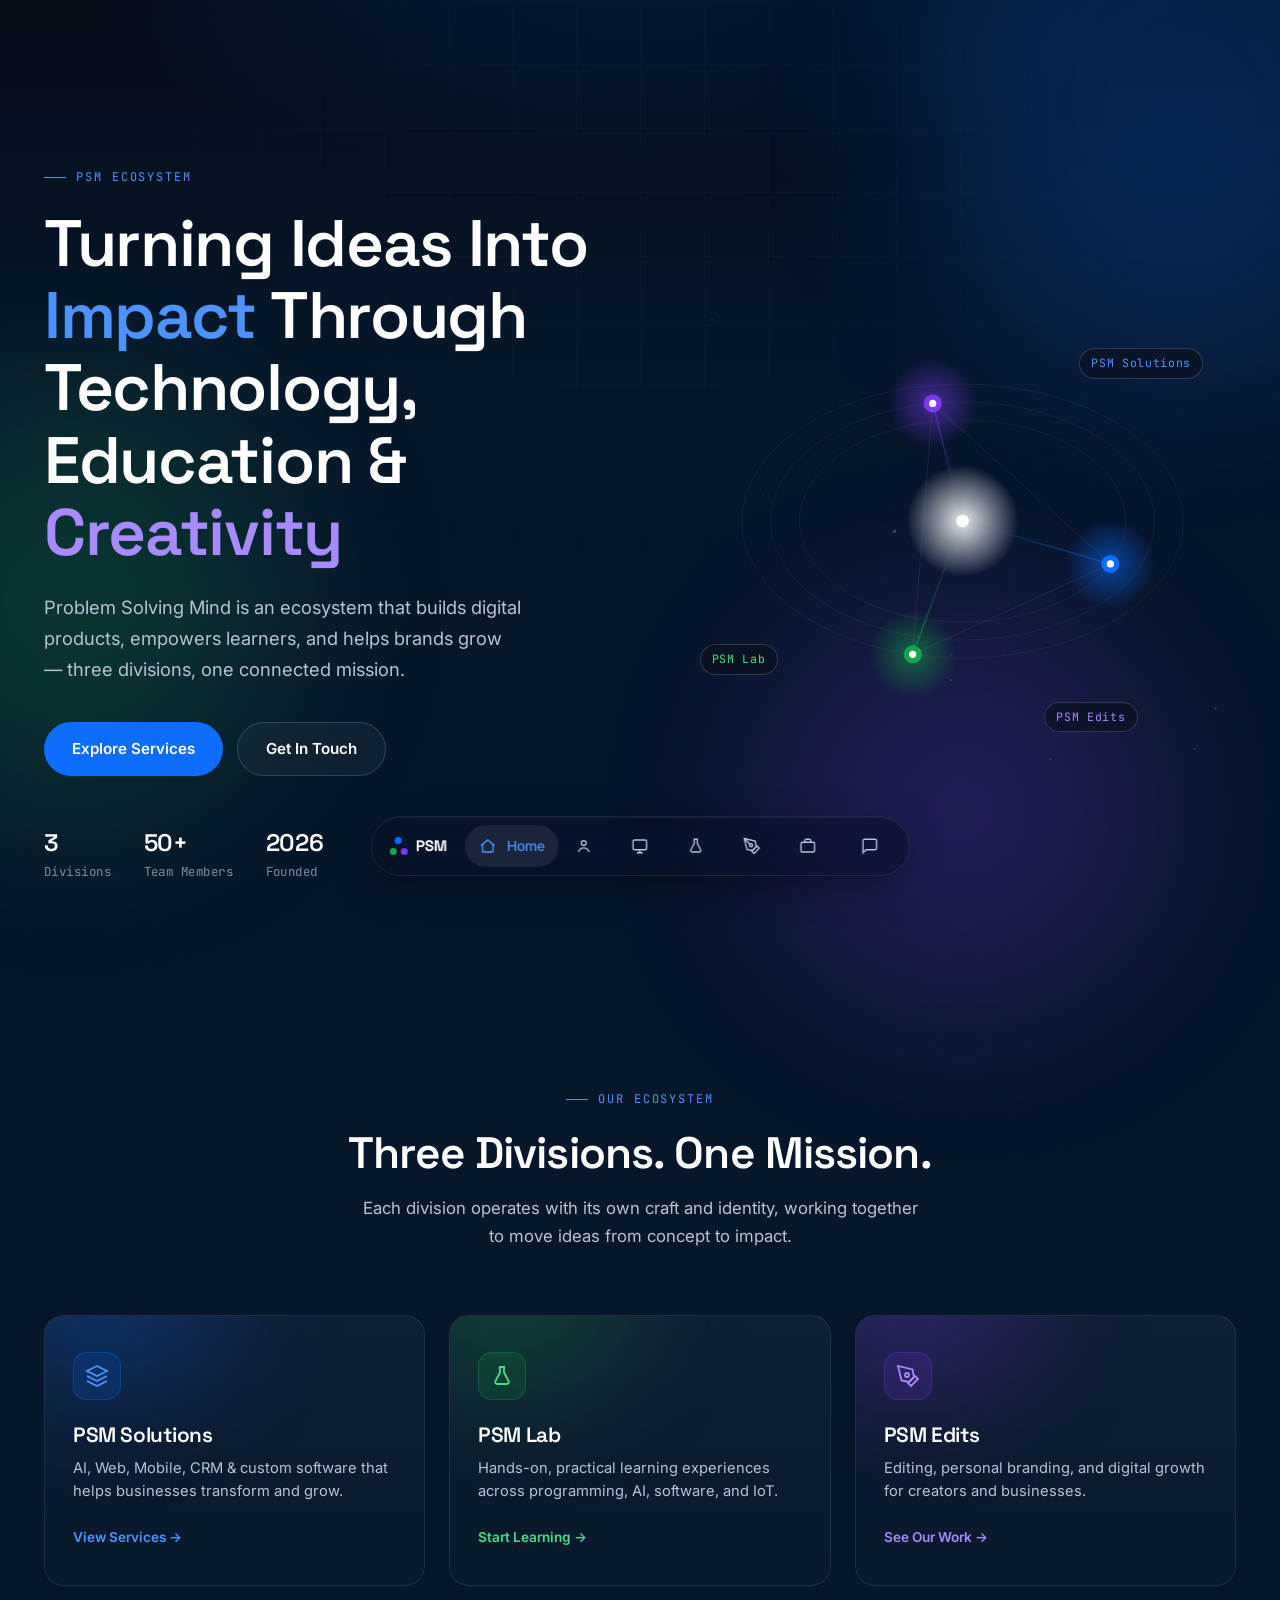
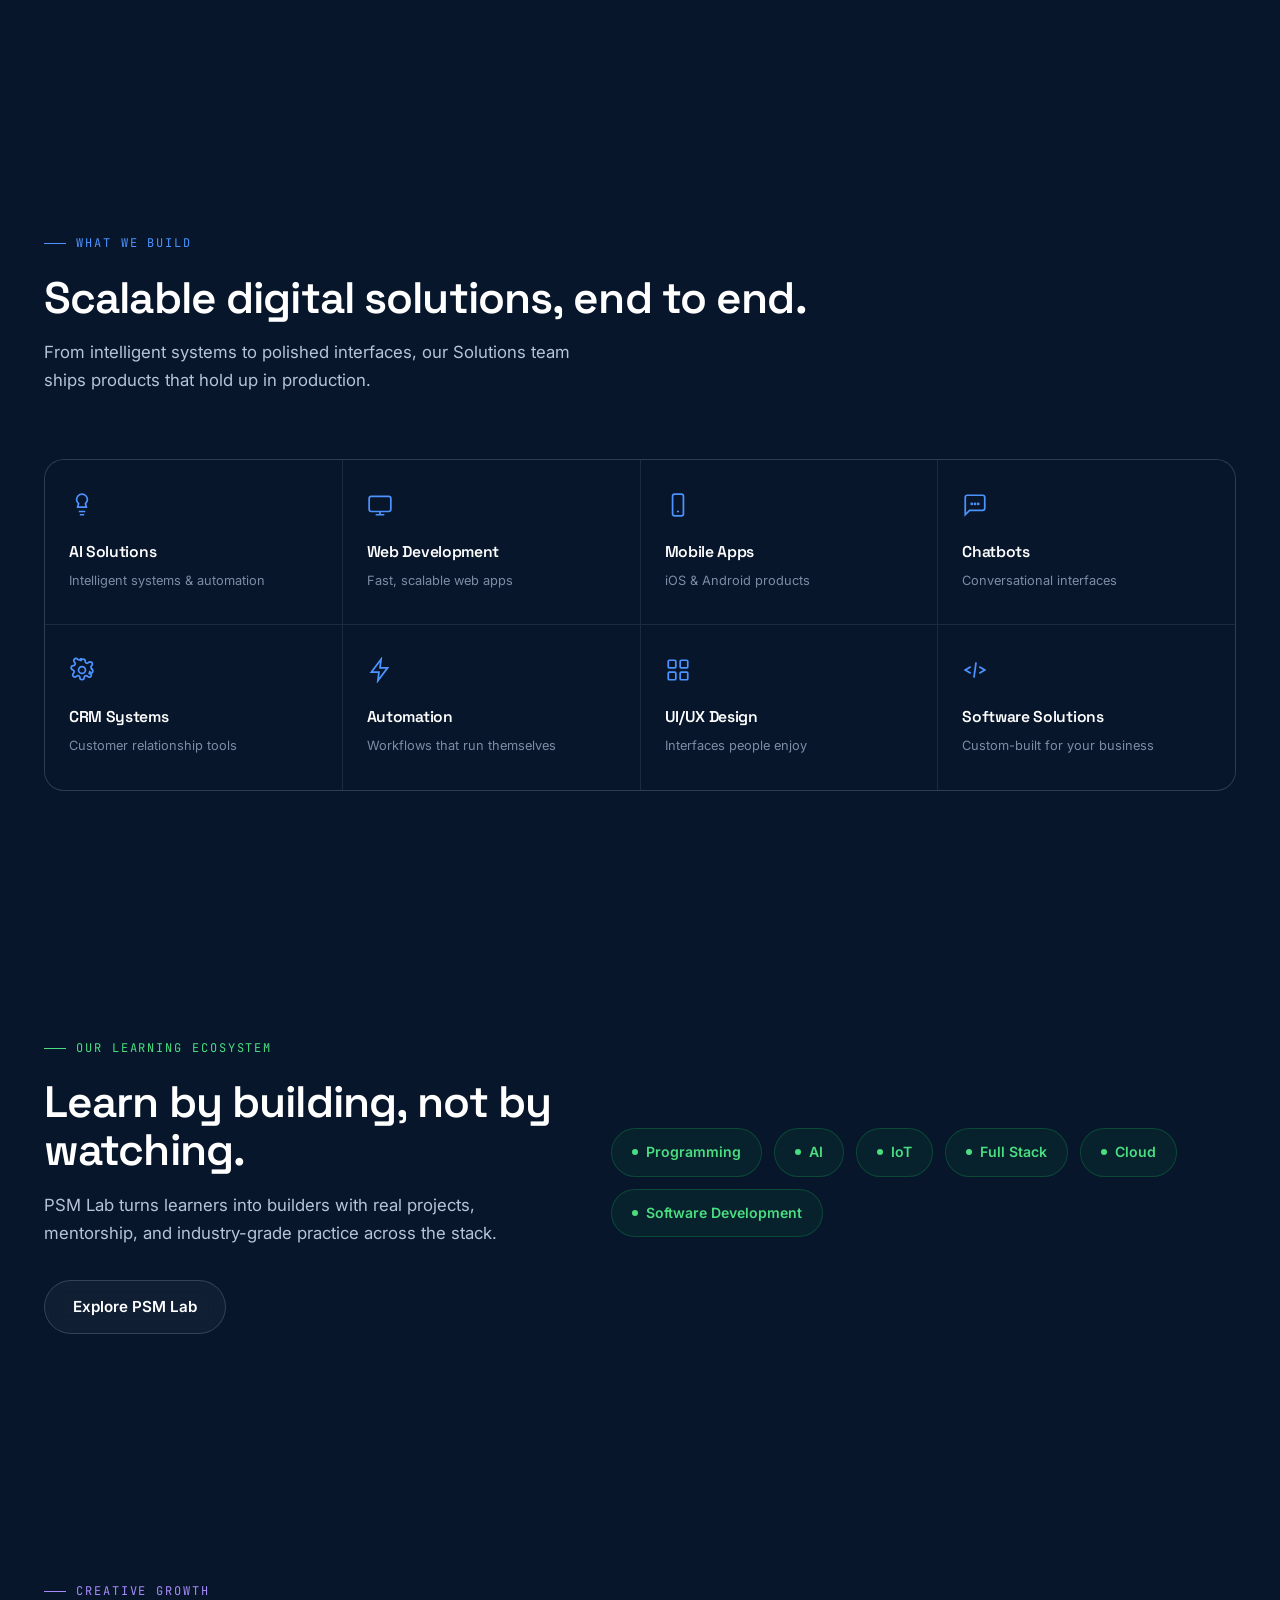
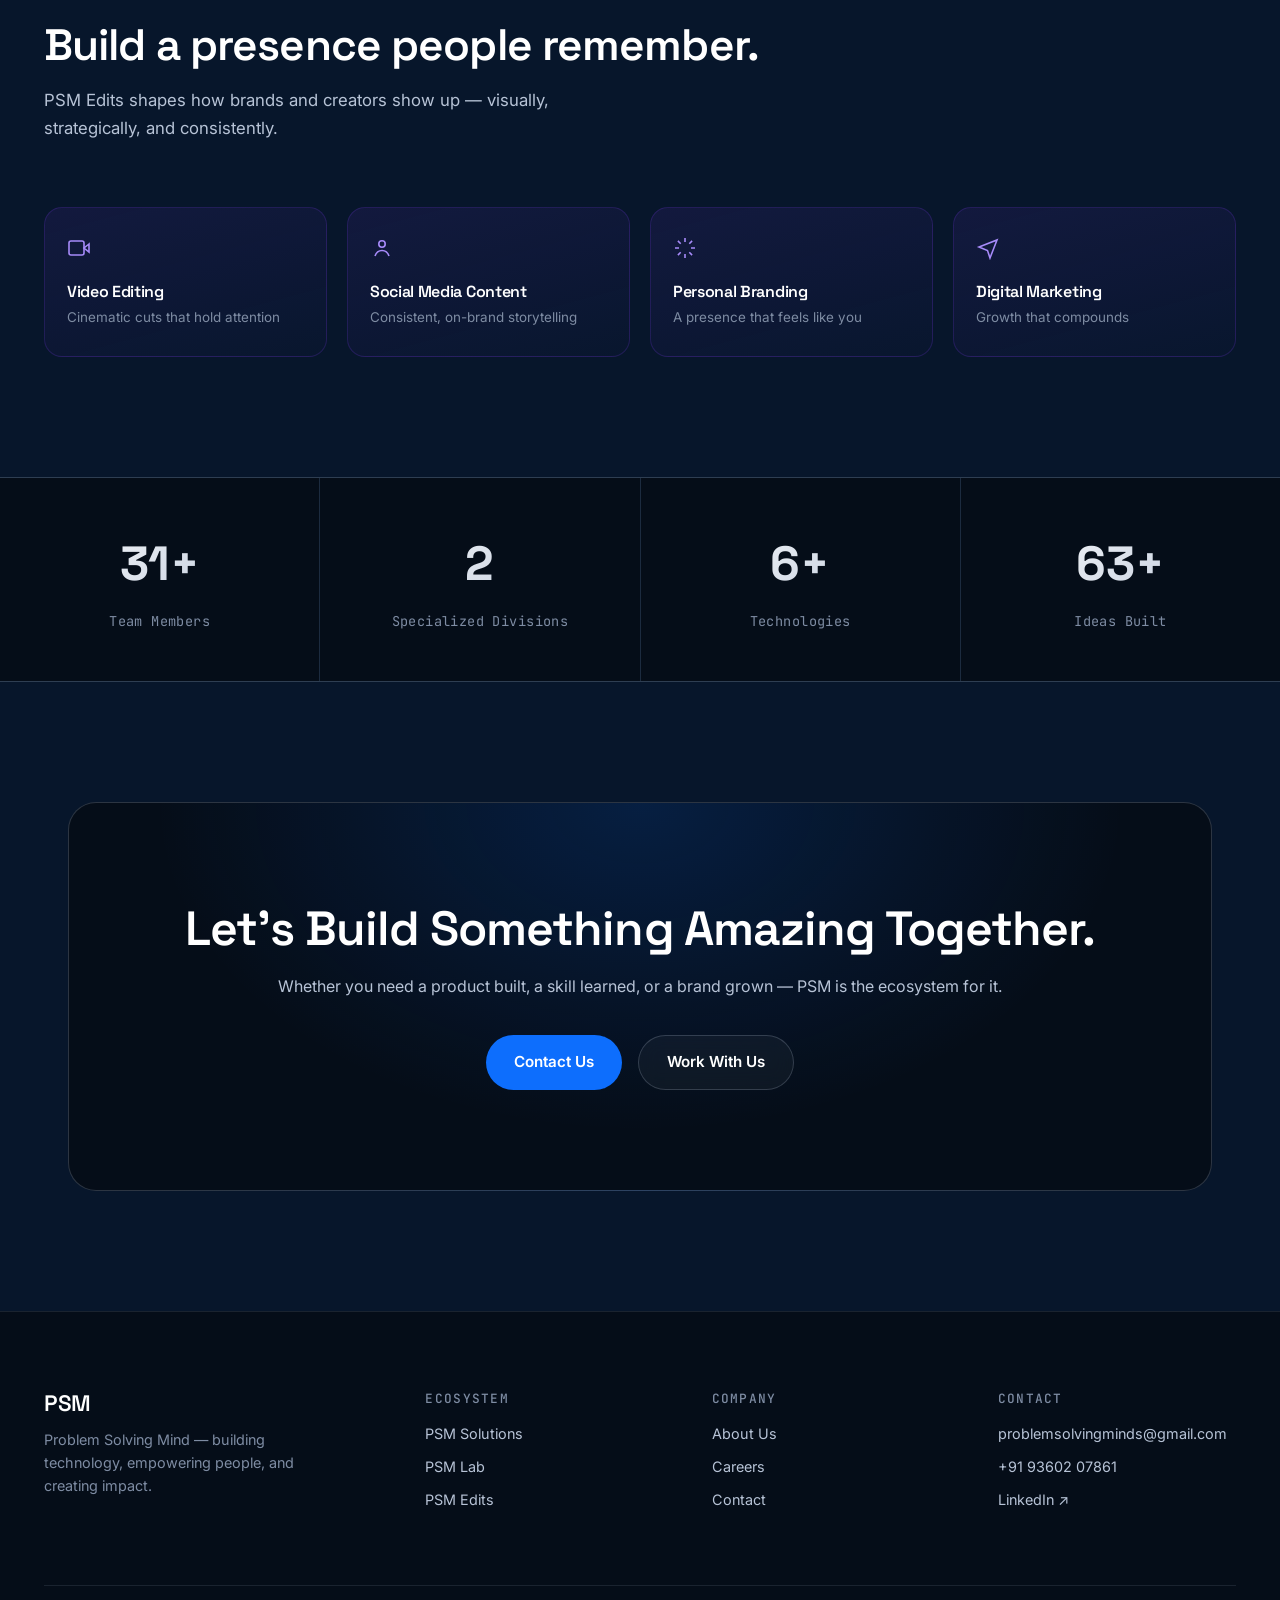
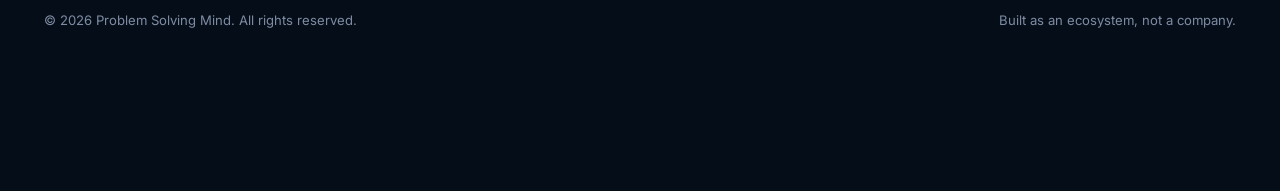
==== index.html @ 54131dcd "version 1" ====
<!DOCTYPE html>
<html lang="en">
<head>
<meta charset="UTF-8">
<meta name="viewport" content="width=device-width, initial-scale=1.0">
<title>PSM — Problem Solving Mind | Technology, Education &amp; Creativity</title>
<meta name="description" content="Problem Solving Mind (PSM) is an ecosystem of three divisions — Solutions, Lab, and Edits — building digital products, empowering learners, and helping brands grow.">
<link rel="preconnect" href="https://fonts.googleapis.com">
<link href="https://fonts.googleapis.com/css2?family=Space+Grotesk:wght@500;600;700&family=Inter:wght@400;500;600;700&family=JetBrains+Mono:wght@400;500&display=swap" rel="stylesheet">
<link rel="stylesheet" href="css/core.css">
<link rel="stylesheet" href="css/home.css">
</head>
<body>

<div class="bg-field"></div>
<div class="bg-grid"></div>
<div class="blob" style="width:520px;height:520px;top:-160px;right:-160px;background:#0D6EFD;"></div>
<div class="blob" style="width:420px;height:420px;bottom:10%;left:-140px;background:#16A34A;"></div>
<div class="blob" style="width:380px;height:380px;bottom:-100px;right:10%;background:#7C3AED;"></div>

<!-- ============ NAVBAR ============ -->
<nav class="island-nav" id="islandNav">
  <a href="index.html" class="island-nav__brand">
    <span class="dot-cluster"><span></span><span></span><span></span></span>
    <span class="brand-text">PSM</span>
  </a>
  <div class="island-nav__links">
    <a href="index.html" class="island-nav__link is-active">
      <svg viewBox="0 0 24 24" fill="none" stroke="currentColor" stroke-width="1.8"><path d="M3 11.5 12 4l9 7.5"/><path d="M5 10v9a1 1 0 0 0 1 1h12a1 1 0 0 0 1-1v-9"/></svg>
      <span class="link-label">Home</span>
    </a>
    <a href="about.html" class="island-nav__link">
      <svg viewBox="0 0 24 24" fill="none" stroke="currentColor" stroke-width="1.8"><circle cx="12" cy="8" r="3.2"/><path d="M5 20c1.2-3.6 4-5.5 7-5.5s5.8 1.9 7 5.5"/></svg>
      <span class="link-label">About</span>
    </a>
    <a href="solutions.html" class="island-nav__link">
      <svg viewBox="0 0 24 24" fill="none" stroke="currentColor" stroke-width="1.8"><rect x="3" y="4" width="18" height="13" rx="2"/><path d="M8 21h8M12 17v4"/></svg>
      <span class="link-label">Solutions</span>
    </a>
    <a href="lab.html" class="island-nav__link">
      <svg viewBox="0 0 24 24" fill="none" stroke="currentColor" stroke-width="1.8"><path d="M9 3h6M10 3v5.5L5.5 17a2 2 0 0 0 1.8 3h9.4a2 2 0 0 0 1.8-3L14 8.5V3"/></svg>
      <span class="link-label">Lab</span>
    </a>
    <a href="edits.html" class="island-nav__link">
      <svg viewBox="0 0 24 24" fill="none" stroke="currentColor" stroke-width="1.8"><path d="m12 19 7-7 3 3-7 7-3-3z"/><path d="m18 13-1.5-7.5L2 2l3.5 14.5L13 18z"/><path d="m2 2 7.586 7.586"/><circle cx="11" cy="11" r="2"/></svg>
      <span class="link-label">Edits</span>
    </a>
    <a href="careers.html" class="island-nav__link">
      <svg viewBox="0 0 24 24" fill="none" stroke="currentColor" stroke-width="1.8"><rect x="3" y="7" width="18" height="13" rx="2"/><path d="M8 7V5a2 2 0 0 1 2-2h4a2 2 0 0 1 2 2v2"/></svg>
      <span class="link-label">Careers</span>
    </a>
    <a href="contact.html" class="island-nav__link island-nav__cta">
      <svg viewBox="0 0 24 24" fill="none" stroke="currentColor" stroke-width="1.8"><path d="M21 15a2 2 0 0 1-2 2H7l-4 4V5a2 2 0 0 1 2-2h14a2 2 0 0 1 2 2z"/></svg>
      <span class="link-label">Contact</span>
    </a>
  </div>
  <button class="island-nav__toggle" id="navToggle" aria-label="Toggle navigation">
    <svg viewBox="0 0 24 24" fill="none" stroke="currentColor" stroke-width="1.8"><path d="M3 6h18M3 12h18M3 18h18"/></svg>
  </button>
</nav>

<!-- ============ HERO ============ -->
<header class="hero">
  <div class="container hero-grid">
    <div class="hero-copy">
      <p class="eyebrow">PSM Ecosystem</p>
      <h1>Turning Ideas Into <span class="accent-blue">Impact</span> Through Technology, Education &amp; <span class="accent-purple">Creativity</span></h1>
      <p class="lead">Problem Solving Mind is an ecosystem that builds digital products, empowers learners, and helps brands grow — three divisions, one connected mission.</p>
      <div class="hero-actions">
        <a href="solutions.html" class="btn btn-primary">Explore Services</a>
        <a href="contact.html" class="btn btn-ghost">Get In Touch</a>
      </div>
      <div class="hero-meta">
        <div class="meta-item"><strong>3</strong>Divisions</div>
        <div class="meta-item"><strong>50+</strong>Team Members</div>
        <div class="meta-item"><strong>2026</strong>Founded</div>
      </div>
    </div>
    <div class="hero-visual" data-parallax="6">
      <canvas id="orbit-canvas"></canvas>
      <span class="orbit-label l-solutions">PSM Solutions</span>
      <span class="orbit-label l-lab">PSM Lab</span>
      <span class="orbit-label l-edits">PSM Edits</span>
    </div>
  </div>
</header>

<!-- ============ ECOSYSTEM ============ -->
<section id="ecosystem">
  <div class="container">
    <div class="section-head center reveal">
      <p class="eyebrow" style="justify-content:center;">Our Ecosystem</p>
      <h2 class="section-title">Three Divisions. One Mission.</h2>
      <p class="section-lead">Each division operates with its own craft and identity, working together to move ideas from concept to impact.</p>
    </div>
    <div class="eco-grid">
      <div class="eco-card c-solutions reveal">
        <div class="eco-icon">
          <svg viewBox="0 0 24 24" fill="none" stroke="currentColor" stroke-width="1.8"><path d="M12 2 2 7l10 5 10-5-10-5z"/><path d="m2 17 10 5 10-5M2 12l10 5 10-5"/></svg>
        </div>
        <h3>PSM Solutions</h3>
        <p>AI, Web, Mobile, CRM &amp; custom software that helps businesses transform and grow.</p>
        <a href="solutions.html" class="eco-link">View Services →</a>
      </div>
      <div class="eco-card c-lab reveal reveal-delay-1">
        <div class="eco-icon">
          <svg viewBox="0 0 24 24" fill="none" stroke="currentColor" stroke-width="1.8"><path d="M9 3h6M10 3v5.5L5.5 17a2 2 0 0 0 1.8 3h9.4a2 2 0 0 0 1.8-3L14 8.5V3"/></svg>
        </div>
        <h3>PSM Lab</h3>
        <p>Hands-on, practical learning experiences across programming, AI, software, and IoT.</p>
        <a href="lab.html" class="eco-link">Start Learning →</a>
      </div>
      <div class="eco-card c-edits reveal reveal-delay-2">
        <div class="eco-icon">
          <svg viewBox="0 0 24 24" fill="none" stroke="currentColor" stroke-width="1.8"><path d="m12 19 7-7 3 3-7 7-3-3z"/><path d="m18 13-1.5-7.5L2 2l3.5 14.5L13 18z"/><circle cx="11" cy="11" r="2"/></svg>
        </div>
        <h3>PSM Edits</h3>
        <p>Editing, personal branding, and digital growth for creators and businesses.</p>
        <a href="edits.html" class="eco-link">See Our Work →</a>
      </div>
    </div>
  </div>
</section>

<!-- ============ WHAT WE BUILD ============ -->
<section id="build">
  <div class="container">
    <div class="section-head reveal">
      <p class="eyebrow">What We Build</p>
      <h2 class="section-title">Scalable digital solutions, end to end.</h2>
      <p class="section-lead">From intelligent systems to polished interfaces, our Solutions team ships products that hold up in production.</p>
    </div>
    <div class="service-grid reveal">
      <div class="service-tile">
        <svg viewBox="0 0 24 24" fill="none" stroke="currentColor" stroke-width="1.6"><path d="M12 2a5 5 0 0 0-5 5c0 1.5.7 2.8 1.8 3.7L8 14h8l-.8-3.3A5 5 0 0 0 17 7a5 5 0 0 0-5-5z"/><path d="M9 18h6M10 21h4"/></svg>
        <h4>AI Solutions</h4><span>Intelligent systems &amp; automation</span>
      </div>
      <div class="service-tile">
        <svg viewBox="0 0 24 24" fill="none" stroke="currentColor" stroke-width="1.6"><rect x="2" y="4" width="20" height="14" rx="2"/><path d="M8 21h8M12 18v3"/></svg>
        <h4>Web Development</h4><span>Fast, scalable web apps</span>
      </div>
      <div class="service-tile">
        <svg viewBox="0 0 24 24" fill="none" stroke="currentColor" stroke-width="1.6"><rect x="7" y="2" width="10" height="20" rx="2"/><path d="M11 18h2"/></svg>
        <h4>Mobile Apps</h4><span>iOS &amp; Android products</span>
      </div>
      <div class="service-tile">
        <svg viewBox="0 0 24 24" fill="none" stroke="currentColor" stroke-width="1.6"><path d="M21 15a2 2 0 0 1-2 2H7l-4 4V5a2 2 0 0 1 2-2h14a2 2 0 0 1 2 2z"/><circle cx="9" cy="11" r="0.5" fill="currentColor"/><circle cx="12" cy="11" r="0.5" fill="currentColor"/><circle cx="15" cy="11" r="0.5" fill="currentColor"/></svg>
        <h4>Chatbots</h4><span>Conversational interfaces</span>
      </div>
      <div class="service-tile">
        <svg viewBox="0 0 24 24" fill="none" stroke="currentColor" stroke-width="1.6"><circle cx="12" cy="12" r="3.2"/><path d="M19.4 13a1.7 1.7 0 0 0 .3 1.9l.1.1a2 2 0 1 1-2.8 2.8l-.1-.1a1.7 1.7 0 0 0-1.9-.3 1.7 1.7 0 0 0-1 1.5V19a2 2 0 1 1-4 0v-.1a1.7 1.7 0 0 0-1-1.6 1.7 1.7 0 0 0-1.9.3l-.1.1a2 2 0 1 1-2.8-2.8l.1-.1a1.7 1.7 0 0 0 .3-1.9 1.7 1.7 0 0 0-1.5-1H4a2 2 0 1 1 0-4h.1a1.7 1.7 0 0 0 1.5-1 1.7 1.7 0 0 0-.3-1.9l-.1-.1a2 2 0 1 1 2.8-2.8l.1.1a1.7 1.7 0 0 0 1.9.3H10a1.7 1.7 0 0 0 1-1.5V4a2 2 0 1 1 4 0v.1a1.7 1.7 0 0 0 1 1.5 1.7 1.7 0 0 0 1.9-.3l.1-.1a2 2 0 1 1 2.8 2.8l-.1.1a1.7 1.7 0 0 0-.3 1.9V10a1.7 1.7 0 0 0 1.5 1H20a2 2 0 1 1 0 4h-.1a1.7 1.7 0 0 0-1.5 1z"/></svg>
        <h4>CRM Systems</h4><span>Customer relationship tools</span>
      </div>
      <div class="service-tile">
        <svg viewBox="0 0 24 24" fill="none" stroke="currentColor" stroke-width="1.6"><path d="M13 2 4 14h7l-1 8 9-12h-7l1-8z"/></svg>
        <h4>Automation</h4><span>Workflows that run themselves</span>
      </div>
      <div class="service-tile">
        <svg viewBox="0 0 24 24" fill="none" stroke="currentColor" stroke-width="1.6"><rect x="3" y="3" width="7" height="7" rx="1"/><rect x="14" y="3" width="7" height="7" rx="1"/><rect x="3" y="14" width="7" height="7" rx="1"/><rect x="14" y="14" width="7" height="7" rx="1"/></svg>
        <h4>UI/UX Design</h4><span>Interfaces people enjoy</span>
      </div>
      <div class="service-tile">
        <svg viewBox="0 0 24 24" fill="none" stroke="currentColor" stroke-width="1.6"><path d="m8 9-5 3 5 3M16 9l5 3-5 3M13 5l-2 14"/></svg>
        <h4>Software Solutions</h4><span>Custom-built for your business</span>
      </div>
    </div>
  </div>
</section>

<!-- ============ LEARNING ECOSYSTEM ============ -->
<section id="learning">
  <div class="container learn-wrap">
    <div class="reveal">
      <p class="eyebrow is-lab">Our Learning Ecosystem</p>
      <h2 class="section-title">Learn by building, not by watching.</h2>
      <p class="section-lead">PSM Lab turns learners into builders with real projects, mentorship, and industry-grade practice across the stack.</p>
      <div style="margin-top:32px;">
        <a href="lab.html" class="btn btn-ghost">Explore PSM Lab</a>
      </div>
    </div>
    <div class="topic-pills reveal reveal-delay-1">
      <span class="topic-pill"><span class="dot"></span>Programming</span>
      <span class="topic-pill"><span class="dot"></span>AI</span>
      <span class="topic-pill"><span class="dot"></span>IoT</span>
      <span class="topic-pill"><span class="dot"></span>Full Stack</span>
      <span class="topic-pill"><span class="dot"></span>Cloud</span>
      <span class="topic-pill"><span class="dot"></span>Software Development</span>
    </div>
  </div>
</section>

<!-- ============ CREATIVE GROWTH ============ -->
<section id="creative">
  <div class="container">
    <div class="section-head reveal">
      <p class="eyebrow is-edits">Creative Growth</p>
      <h2 class="section-title">Build a presence people remember.</h2>
      <p class="section-lead">PSM Edits shapes how brands and creators show up — visually, strategically, and consistently.</p>
    </div>
    <div class="creative-grid">
      <div class="creative-card reveal">
        <svg viewBox="0 0 24 24" fill="none" stroke="currentColor" stroke-width="1.6"><rect x="2" y="5" width="15" height="14" rx="2"/><path d="m22 8-5 4 5 4z"/></svg>
        <h4>Video Editing</h4><p>Cinematic cuts that hold attention</p>
      </div>
      <div class="creative-card reveal reveal-delay-1">
        <svg viewBox="0 0 24 24" fill="none" stroke="currentColor" stroke-width="1.6"><circle cx="12" cy="8" r="3.2"/><path d="M5 20c1.2-3.6 4-5.5 7-5.5s5.8 1.9 7 5.5"/></svg>
        <h4>Social Media Content</h4><p>Consistent, on-brand storytelling</p>
      </div>
      <div class="creative-card reveal reveal-delay-2">
        <svg viewBox="0 0 24 24" fill="none" stroke="currentColor" stroke-width="1.6"><path d="M12 2v4M12 18v4M4.9 4.9l2.8 2.8M16.3 16.3l2.8 2.8M2 12h4M18 12h4M4.9 19.1l2.8-2.8M16.3 7.7l2.8-2.8"/></svg>
        <h4>Personal Branding</h4><p>A presence that feels like you</p>
      </div>
      <div class="creative-card reveal reveal-delay-3">
        <svg viewBox="0 0 24 24" fill="none" stroke="currentColor" stroke-width="1.6"><path d="M3 11l18-7-7 18-2.5-7.5L3 11z"/></svg>
        <h4>Digital Marketing</h4><p>Growth that compounds</p>
      </div>
    </div>
  </div>
</section>

<!-- ============ IMPACT NUMBERS ============ -->
<section id="impact" style="padding:0;">
  <div class="impact-strip">
    <div class="impact-cell reveal"><div class="num" data-counter="50" data-suffix="+">0</div><div class="label">Team Members</div></div>
    <div class="impact-cell reveal reveal-delay-1"><div class="num" data-counter="3">0</div><div class="label">Specialized Divisions</div></div>
    <div class="impact-cell reveal reveal-delay-2"><div class="num" data-counter="10" data-suffix="+">0</div><div class="label">Technologies</div></div>
    <div class="impact-cell reveal reveal-delay-3"><div class="num" data-counter="100" data-suffix="+">0</div><div class="label">Ideas Built</div></div>
  </div>
</section>

<!-- ============ FINAL CTA ============ -->
<section id="final-cta">
  <div class="container">
    <div class="cta-block reveal">
      <h2>Let's Build Something Amazing Together.</h2>
      <p>Whether you need a product built, a skill learned, or a brand grown — PSM is the ecosystem for it.</p>
      <div class="cta-actions">
        <a href="contact.html" class="btn btn-primary">Contact Us</a>
        <a href="careers.html" class="btn btn-ghost">Work With Us</a>
      </div>
    </div>
  </div>
</section>

<!-- ============ FOOTER ============ -->
<footer class="site-footer">
  <div class="container">
    <div class="footer-grid">
      <div class="footer-brand">
        <h3>PSM</h3>
        <p>Problem Solving Mind — building technology, empowering people, and creating impact.</p>
      </div>
      <div class="footer-col">
        <h4>Ecosystem</h4>
        <a href="solutions.html">PSM Solutions</a>
        <a href="lab.html">PSM Lab</a>
        <a href="edits.html">PSM Edits</a>
      </div>
      <div class="footer-col">
        <h4>Company</h4>
        <a href="about.html">About Us</a>
        <a href="careers.html">Careers</a>
        <a href="contact.html">Contact</a>
      </div>
      <div class="footer-col">
        <h4>Contact</h4>
        <span>problemsolvingminds@gmail.com</span>
        <span>+91 93602 07861</span>
        <a href="https://www.linkedin.com/company/problem-solving-minds/" target="_blank" rel="noopener">LinkedIn ↗</a>
      </div>
    </div>
    <div class="footer-bottom">
      <span>© 2026 Problem Solving Mind. All rights reserved.</span>
      <span>Built as an ecosystem, not a company.</span>
    </div>
  </div>
</footer>

<script src="js/main.js"></script>
<script src="js/orbit.js"></script>
</body>
</html>
---- css/core.css ----
/* =========================================================
   PSM — Core Design System
   Tokens, typography, layout primitives, navbar, footer
   ========================================================= */

:root {
  /* Brand tokens */
  --navy: #07162B;
  --navy-deep: #050D18;
  --black: #0B0B0B;
  --blue: #0D6EFD;
  --blue-soft: #4C93FF;
  --purple: #7C3AED;
  --purple-soft: #A78BFA;
  --green: #16A34A;
  --green-soft: #4ADE80;
  --white: #FFFFFF;
  --mist: #B7C3D6;
  --mist-dim: #7E8CA3;
  --line: rgba(183, 195, 214, 0.12);
  --line-strong: rgba(183, 195, 214, 0.22);

  /* Surfaces */
  --bg: var(--navy);
  --bg-deep: var(--navy-deep);
  --glass: rgba(13, 22, 38, 0.55);
  --glass-light: rgba(255, 255, 255, 0.04);

  /* Type */
  --font-display: 'Space Grotesk', sans-serif;
  --font-body: 'Inter', sans-serif;
  --font-mono: 'JetBrains Mono', monospace;

  /* Motion */
  --ease: cubic-bezier(0.16, 1, 0.3, 1);
  --ease-soft: cubic-bezier(0.22, 1, 0.36, 1);

  /* Layout */
  --container: 1240px;
  --nav-h: 64px;
}

* { box-sizing: border-box; margin: 0; padding: 0; }

html {
  scroll-behavior: smooth;
}

@media (prefers-reduced-motion: reduce) {
  html { scroll-behavior: auto; }
  * { animation-duration: 0.01ms !important; animation-iteration-count: 1 !important; transition-duration: 0.01ms !important; scroll-behavior: auto !important; }
}

body {
  background: var(--bg);
  color: var(--white);
  font-family: var(--font-body);
  font-size: 16px;
  line-height: 1.6;
  overflow-x: hidden;
  -webkit-font-smoothing: antialiased;
  position: relative;
}

/* Ambient backdrop: faint grid + gradient blobs, fixed under all content */
.bg-field {
  position: fixed;
  inset: 0;
  z-index: -2;
  background:
    radial-gradient(ellipse 80% 50% at 50% -10%, rgba(13,110,253,0.16), transparent 60%),
    linear-gradient(180deg, var(--navy-deep) 0%, var(--navy) 40%, var(--navy) 100%);
  pointer-events: none;
}

.bg-grid {
  position: fixed;
  inset: 0;
  z-index: -1;
  opacity: 0.35;
  background-image:
    linear-gradient(var(--line) 1px, transparent 1px),
    linear-gradient(90deg, var(--line) 1px, transparent 1px);
  background-size: 64px 64px;
  mask-image: radial-gradient(ellipse 70% 60% at 50% 20%, black 0%, transparent 75%);
  pointer-events: none;
}

.blob {
  position: fixed;
  border-radius: 50%;
  filter: blur(90px);
  opacity: 0.22;
  z-index: -1;
  pointer-events: none;
}

a { color: inherit; text-decoration: none; }
ul { list-style: none; }
img { max-width: 100%; display: block; }
button { font-family: inherit; cursor: pointer; border: none; background: none; color: inherit; }

.container {
  max-width: var(--container);
  margin: 0 auto;
  padding: 0 24px;
}

section {
  position: relative;
  padding: 120px 0;
}

@media (max-width: 768px) {
  section { padding: 80px 0; }
}

/* ---------- Typography ---------- */

h1, h2, h3, h4 {
  font-family: var(--font-display);
  font-weight: 600;
  line-height: 1.1;
  letter-spacing: -0.02em;
}

.eyebrow {
  font-family: var(--font-mono);
  font-size: 0.75rem;
  letter-spacing: 0.16em;
  text-transform: uppercase;
  color: var(--blue-soft);
  display: inline-flex;
  align-items: center;
  gap: 10px;
  margin-bottom: 20px;
}

.eyebrow::before {
  content: '';
  width: 22px;
  height: 1px;
  background: currentColor;
}

.eyebrow.is-lab { color: var(--green-soft); }
.eyebrow.is-edits { color: var(--purple-soft); }

h2.section-title {
  font-size: clamp(2rem, 4vw, 2.75rem);
  margin-bottom: 16px;
}

p.section-lead {
  color: var(--mist);
  font-size: 1.05rem;
  max-width: 560px;
  line-height: 1.7;
}

.section-head {
  margin-bottom: 64px;
}

.section-head.center {
  text-align: center;
  margin-left: auto;
  margin-right: auto;
}
.section-head.center p.section-lead { margin-left: auto; margin-right: auto; }

/* ---------- Buttons ---------- */

.btn {
  display: inline-flex;
  align-items: center;
  justify-content: center;
  gap: 8px;
  padding: 14px 28px;
  border-radius: 100px;
  font-family: var(--font-body);
  font-weight: 600;
  font-size: 0.95rem;
  white-space: nowrap;
  transition: transform 0.4s var(--ease), box-shadow 0.4s var(--ease), background 0.3s ease, border-color 0.3s ease;
}

.btn-primary {
  background: var(--blue);
  color: var(--white);
  box-shadow: 0 0 0 0 rgba(13,110,253,0.5);
}
.btn-primary:hover {
  transform: translateY(-2px);
  box-shadow: 0 8px 30px -6px rgba(13,110,253,0.6);
}

.btn-ghost {
  background: rgba(255,255,255,0.04);
  border: 1px solid var(--line-strong);
  color: var(--white);
  backdrop-filter: blur(10px);
}
.btn-ghost:hover {
  background: rgba(255,255,255,0.08);
  transform: translateY(-2px);
  border-color: rgba(255,255,255,0.4);
}

.btn-sm { padding: 10px 20px; font-size: 0.85rem; }

/* ---------- Reveal on scroll ---------- */

.reveal {
  opacity: 0;
  transform: translateY(28px);
  transition: opacity 0.9s var(--ease), transform 0.9s var(--ease);
}
.reveal.is-visible {
  opacity: 1;
  transform: translateY(0);
}
.reveal-delay-1 { transition-delay: 0.08s; }
.reveal-delay-2 { transition-delay: 0.16s; }
.reveal-delay-3 { transition-delay: 0.24s; }
.reveal-delay-4 { transition-delay: 0.32s; }

/* =========================================================
   NAVBAR — Dynamic Island
   ========================================================= */

.island-nav {
  position: fixed;
  left: 50%;
  bottom: 24px;
  transform: translateX(-50%);
  z-index: 200;
  display: flex;
  align-items: center;
  gap: 4px;
  padding: 8px;
  border-radius: 100px;
  background: rgba(10, 18, 32, 0.6);
  border: 1px solid rgba(255,255,255,0.08);
  backdrop-filter: blur(20px) saturate(160%);
  -webkit-backdrop-filter: blur(20px) saturate(160%);
  box-shadow: 0 10px 40px -10px rgba(0,0,0,0.6), inset 0 1px 0 rgba(255,255,255,0.06);
  transition: bottom 0.5s var(--ease), transform 0.5s var(--ease), gap 0.4s var(--ease), padding 0.4s var(--ease);
}

.island-nav__brand {
  display: flex;
  align-items: center;
  gap: 8px;
  padding: 8px 14px 8px 10px;
  border-radius: 100px;
  font-family: var(--font-display);
  font-weight: 700;
  font-size: 0.95rem;
  letter-spacing: -0.01em;
}

.island-nav__brand .dot-cluster {
  position: relative;
  width: 18px;
  height: 18px;
  flex-shrink: 0;
}
.island-nav__brand .dot-cluster span {
  position: absolute;
  width: 7px;
  height: 7px;
  border-radius: 50%;
}
.island-nav__brand .dot-cluster span:nth-child(1) { background: var(--blue); top: 0; left: 5px; }
.island-nav__brand .dot-cluster span:nth-child(2) { background: var(--green); bottom: 0; left: 0; }
.island-nav__brand .dot-cluster span:nth-child(3) { background: var(--purple); bottom: 0; right: 0; }

.island-nav__links {
  display: flex;
  align-items: center;
  gap: 2px;
}

.island-nav__link {
  display: flex;
  align-items: center;
  gap: 8px;
  padding: 10px 14px;
  border-radius: 100px;
  font-size: 0.875rem;
  font-weight: 500;
  color: var(--mist);
  white-space: nowrap;
  overflow: hidden;
  transition: background 0.35s var(--ease), color 0.35s var(--ease), max-width 0.45s var(--ease), padding 0.35s var(--ease);
}

.island-nav__link svg {
  width: 18px;
  height: 18px;
  flex-shrink: 0;
}

.island-nav__link .link-label {
  max-width: 140px;
  overflow: hidden;
  transition: max-width 0.4s var(--ease), opacity 0.3s var(--ease), margin 0.4s var(--ease);
  white-space: nowrap;
}

.island-nav__link:hover,
.island-nav__link.is-active {
  background: rgba(255,255,255,0.08);
  color: var(--white);
}

.island-nav__link.is-active { color: var(--blue-soft); }

/* Desktop: collapse to icon, grow with text on hover */
@media (min-width: 901px) {
  .island-nav__link:not(:hover):not(.is-active) .link-label {
    max-width: 0;
    opacity: 0;
    margin-left: 0;
  }
  .island-nav__link:hover .link-label,
  .island-nav__link.is-active .link-label {
    max-width: 140px;
    opacity: 1;
    margin-left: 2px;
  }
  .island-nav__cta { margin-left: 6px; }
}

/* Hide-on-scroll-down behavior (desktop + mobile) */
.island-nav.is-hidden {
  bottom: -90px;
}

/* ---------- Mobile: icon-only dynamic island that morphs open ---------- */
@media (max-width: 900px) {
  .island-nav {
    flex-direction: column;
    align-items: stretch;
    width: auto;
    border-radius: 28px;
    padding: 8px;
    bottom: 18px;
  }
  .island-nav__brand .brand-text { display: none; }
  .island-nav__links {
    flex-direction: column;
    align-items: stretch;
    max-height: 0;
    overflow: hidden;
    opacity: 0;
    transition: max-height 0.5s var(--ease), opacity 0.35s ease;
  }
  .island-nav.is-open .island-nav__links {
    max-height: 480px;
    opacity: 1;
    margin-top: 6px;
  }
  .island-nav__link { padding: 12px; border-radius: 18px; }
  .island-nav__link .link-label {
    max-width: none;
    opacity: 1;
    margin-left: 10px;
  }
  .island-nav.is-open { width: 220px; }
  .island-nav:not(.is-open) { width: auto; }
  .island-nav__toggle { display: flex; }
}

.island-nav__toggle {
  display: none;
  align-items: center;
  justify-content: center;
  width: 40px;
  height: 40px;
  border-radius: 50%;
}
.island-nav__toggle svg { width: 20px; height: 20px; }

/* ---------- Footer ---------- */

footer.site-footer {
  position: relative;
  padding: 80px 0 160px;
  border-top: 1px solid var(--line);
  background: var(--navy-deep);
}

.footer-grid {
  display: grid;
  grid-template-columns: 1.4fr 1fr 1fr 1fr;
  gap: 48px;
}

@media (max-width: 768px) {
  .footer-grid { grid-template-columns: 1fr 1fr; }
}

.footer-brand h3 {
  font-size: 1.4rem;
  margin-bottom: 12px;
}
.footer-brand p {
  color: var(--mist-dim);
  font-size: 0.9rem;
  max-width: 280px;
}

.footer-col h4 {
  font-size: 0.8rem;
  font-family: var(--font-mono);
  letter-spacing: 0.1em;
  text-transform: uppercase;
  color: var(--mist-dim);
  margin-bottom: 16px;
  font-weight: 500;
}
.footer-col a, .footer-col span {
  display: block;
  color: var(--mist);
  font-size: 0.9rem;
  margin-bottom: 10px;
  transition: color 0.3s ease;
}
.footer-col a:hover { color: var(--white); }

.footer-bottom {
  margin-top: 64px;
  padding-top: 24px;
  border-top: 1px solid var(--line);
  display: flex;
  justify-content: space-between;
  flex-wrap: wrap;
  gap: 12px;
  font-size: 0.82rem;
  color: var(--mist-dim);
}

/* ---------- Page hero shared ---------- */
.page-hero {
  padding: 180px 0 100px;
  position: relative;
}

/* ---------- Misc utility ---------- */
.text-blue { color: var(--blue-soft); }
.text-green { color: var(--green-soft); }
.text-purple { color: var(--purple-soft); }
.divider { height: 1px; background: var(--line); border: none; }
---- css/home.css ----
/* =========================================================
   Home page specific styles
   ========================================================= */

/* ---------- Hero ---------- */
.hero {
  padding: 160px 0 80px;
  position: relative;
  overflow: hidden;
}

.hero-grid {
  display: grid;
  grid-template-columns: 1.05fr 0.95fr;
  align-items: center;
  gap: 40px;
}

@media (max-width: 980px) {
  .hero-grid { grid-template-columns: 1fr; }
}

.hero-copy h1 {
  font-size: clamp(2.4rem, 5.4vw, 4.1rem);
  margin-bottom: 24px;
}

.hero-copy h1 .accent-blue { color: var(--blue-soft); }
.hero-copy h1 .accent-green { color: var(--green-soft); }
.hero-copy h1 .accent-purple { color: var(--purple-soft); }

.hero-copy p.lead {
  font-size: 1.15rem;
  color: var(--mist);
  max-width: 480px;
  margin-bottom: 36px;
  line-height: 1.7;
}

.hero-actions {
  display: flex;
  gap: 14px;
  flex-wrap: wrap;
  margin-bottom: 48px;
}

.hero-meta {
  display: flex;
  gap: 32px;
  flex-wrap: wrap;
}
.hero-meta .meta-item {
  font-family: var(--font-mono);
  font-size: 0.78rem;
  color: var(--mist-dim);
  letter-spacing: 0.04em;
}
.hero-meta .meta-item strong {
  display: block;
  font-family: var(--font-display);
  font-size: 1.5rem;
  color: var(--white);
  font-weight: 600;
  letter-spacing: -0.01em;
}

.hero-visual {
  position: relative;
  height: 480px;
}
@media (max-width: 980px) { .hero-visual { height: 340px; margin-top: 20px; } }

.hero-visual canvas {
  width: 100%;
  height: 100%;
  display: block;
}

.orbit-label {
  position: absolute;
  font-family: var(--font-mono);
  font-size: 0.72rem;
  letter-spacing: 0.06em;
  padding: 5px 11px;
  border-radius: 100px;
  background: rgba(10,18,32,0.7);
  border: 1px solid var(--line-strong);
  backdrop-filter: blur(8px);
  pointer-events: none;
  white-space: nowrap;
}
.orbit-label.l-solutions { top: 14%; right: 6%; color: var(--blue-soft); }
.orbit-label.l-lab { bottom: 18%; left: 2%; color: var(--green-soft); }
.orbit-label.l-edits { bottom: 6%; right: 18%; color: var(--purple-soft); }

/* ---------- Ecosystem cards ---------- */
.eco-grid {
  display: grid;
  grid-template-columns: repeat(3, 1fr);
  gap: 24px;
}
@media (max-width: 900px) { .eco-grid { grid-template-columns: 1fr; } }

.eco-card {
  position: relative;
  padding: 36px 28px;
  border-radius: 20px;
  background: linear-gradient(180deg, rgba(255,255,255,0.035), rgba(255,255,255,0.01));
  border: 1px solid var(--line);
  overflow: hidden;
  transition: transform 0.5s var(--ease), border-color 0.4s ease;
}
.eco-card::before {
  content: '';
  position: absolute;
  top: -40%;
  left: -20%;
  width: 70%;
  height: 70%;
  border-radius: 50%;
  filter: blur(60px);
  opacity: 0.25;
  transition: opacity 0.5s ease;
}
.eco-card:hover { transform: translateY(-6px); }
.eco-card:hover::before { opacity: 0.4; }

.eco-card.c-solutions::before { background: var(--blue); }
.eco-card.c-lab::before { background: var(--green); }
.eco-card.c-edits::before { background: var(--purple); }

.eco-card .eco-icon {
  width: 48px;
  height: 48px;
  border-radius: 14px;
  display: flex;
  align-items: center;
  justify-content: center;
  margin-bottom: 24px;
  position: relative;
  z-index: 1;
}
.eco-card.c-solutions .eco-icon { background: rgba(13,110,253,0.14); color: var(--blue-soft); border: 1px solid rgba(13,110,253,0.3); }
.eco-card.c-lab .eco-icon { background: rgba(22,163,74,0.14); color: var(--green-soft); border: 1px solid rgba(22,163,74,0.3); }
.eco-card.c-edits .eco-icon { background: rgba(124,58,237,0.14); color: var(--purple-soft); border: 1px solid rgba(124,58,237,0.3); }
.eco-card .eco-icon svg { width: 24px; height: 24px; }

.eco-card h3 { font-size: 1.3rem; margin-bottom: 10px; position: relative; z-index: 1; }
.eco-card p { color: var(--mist); font-size: 0.92rem; margin-bottom: 20px; position: relative; z-index: 1; }
.eco-card .eco-link {
  display: inline-flex;
  align-items: center;
  gap: 6px;
  font-size: 0.85rem;
  font-weight: 600;
  position: relative;
  z-index: 1;
  transition: gap 0.3s var(--ease);
}
.eco-card.c-solutions .eco-link { color: var(--blue-soft); }
.eco-card.c-lab .eco-link { color: var(--green-soft); }
.eco-card.c-edits .eco-link { color: var(--purple-soft); }
.eco-card:hover .eco-link { gap: 10px; }

/* ---------- Service grid (What We Build) ---------- */
.service-grid {
  display: grid;
  grid-template-columns: repeat(4, 1fr);
  gap: 1px;
  background: var(--line);
  border: 1px solid var(--line);
  border-radius: 20px;
  overflow: hidden;
}
@media (max-width: 900px) { .service-grid { grid-template-columns: repeat(2, 1fr); } }

.service-tile {
  background: var(--navy);
  padding: 32px 24px;
  transition: background 0.4s ease;
  position: relative;
}
.service-tile:hover { background: rgba(13,110,253,0.06); }
.service-tile svg { width: 26px; height: 26px; color: var(--blue-soft); margin-bottom: 18px; }
.service-tile h4 { font-size: 0.98rem; font-weight: 600; margin-bottom: 6px; }
.service-tile span { font-size: 0.8rem; color: var(--mist-dim); }

/* ---------- Learning ecosystem ---------- */
.learn-wrap {
  display: grid;
  grid-template-columns: 0.9fr 1.1fr;
  gap: 56px;
  align-items: center;
}
@media (max-width: 900px) { .learn-wrap { grid-template-columns: 1fr; gap: 36px; } }

.topic-pills {
  display: flex;
  flex-wrap: wrap;
  gap: 12px;
}
.topic-pill {
  padding: 12px 20px;
  border-radius: 100px;
  border: 1px solid rgba(22,163,74,0.3);
  background: rgba(22,163,74,0.08);
  color: var(--green-soft);
  font-size: 0.88rem;
  font-weight: 600;
  display: flex;
  align-items: center;
  gap: 8px;
  transition: background 0.3s ease, transform 0.3s var(--ease);
}
.topic-pill:hover { background: rgba(22,163,74,0.16); transform: translateY(-2px); }
.topic-pill .dot { width: 6px; height: 6px; border-radius: 50%; background: var(--green-soft); }

/* ---------- Creative growth ---------- */
.creative-grid {
  display: grid;
  grid-template-columns: repeat(4, 1fr);
  gap: 20px;
}
@media (max-width: 900px) { .creative-grid { grid-template-columns: repeat(2, 1fr); } }

.creative-card {
  padding: 28px 22px;
  border-radius: 18px;
  background: linear-gradient(165deg, rgba(124,58,237,0.10), rgba(124,58,237,0.02));
  border: 1px solid rgba(124,58,237,0.2);
  transition: transform 0.4s var(--ease), border-color 0.3s ease;
}
.creative-card:hover { transform: translateY(-5px); border-color: rgba(124,58,237,0.45); }
.creative-card svg { width: 24px; height: 24px; color: var(--purple-soft); margin-bottom: 16px; }
.creative-card h4 { font-size: 1rem; margin-bottom: 6px; }
.creative-card p { font-size: 0.84rem; color: var(--mist-dim); }

/* ---------- Impact numbers ---------- */
.impact-strip {
  display: grid;
  grid-template-columns: repeat(4, 1fr);
  gap: 1px;
  background: var(--line);
  border-top: 1px solid var(--line);
  border-bottom: 1px solid var(--line);
}
@media (max-width: 768px) { .impact-strip { grid-template-columns: repeat(2, 1fr); } }
.impact-cell {
  background: var(--navy-deep);
  padding: 48px 24px;
  text-align: center;
}
.impact-cell .num {
  font-family: var(--font-display);
  font-size: clamp(2.2rem, 4vw, 3rem);
  font-weight: 700;
  background: linear-gradient(135deg, #fff, var(--mist));
  -webkit-background-clip: text;
  background-clip: text;
  color: transparent;
}
.impact-cell .label {
  margin-top: 8px;
  font-size: 0.85rem;
  color: var(--mist-dim);
  font-family: var(--font-mono);
  letter-spacing: 0.03em;
}

/* ---------- Final CTA ---------- */
.cta-block {
  text-align: center;
  padding: 100px 24px;
  border-radius: 28px;
  margin: 0 24px;
  position: relative;
  overflow: hidden;
  background: radial-gradient(ellipse at 50% 0%, rgba(13,110,253,0.18), transparent 60%), var(--navy-deep);
  border: 1px solid var(--line-strong);
}
.cta-block h2 { font-size: clamp(2rem, 4.5vw, 3rem); margin-bottom: 18px; }
.cta-block p { color: var(--mist); margin-bottom: 36px; }
.cta-actions { display: flex; gap: 16px; justify-content: center; flex-wrap: wrap; }
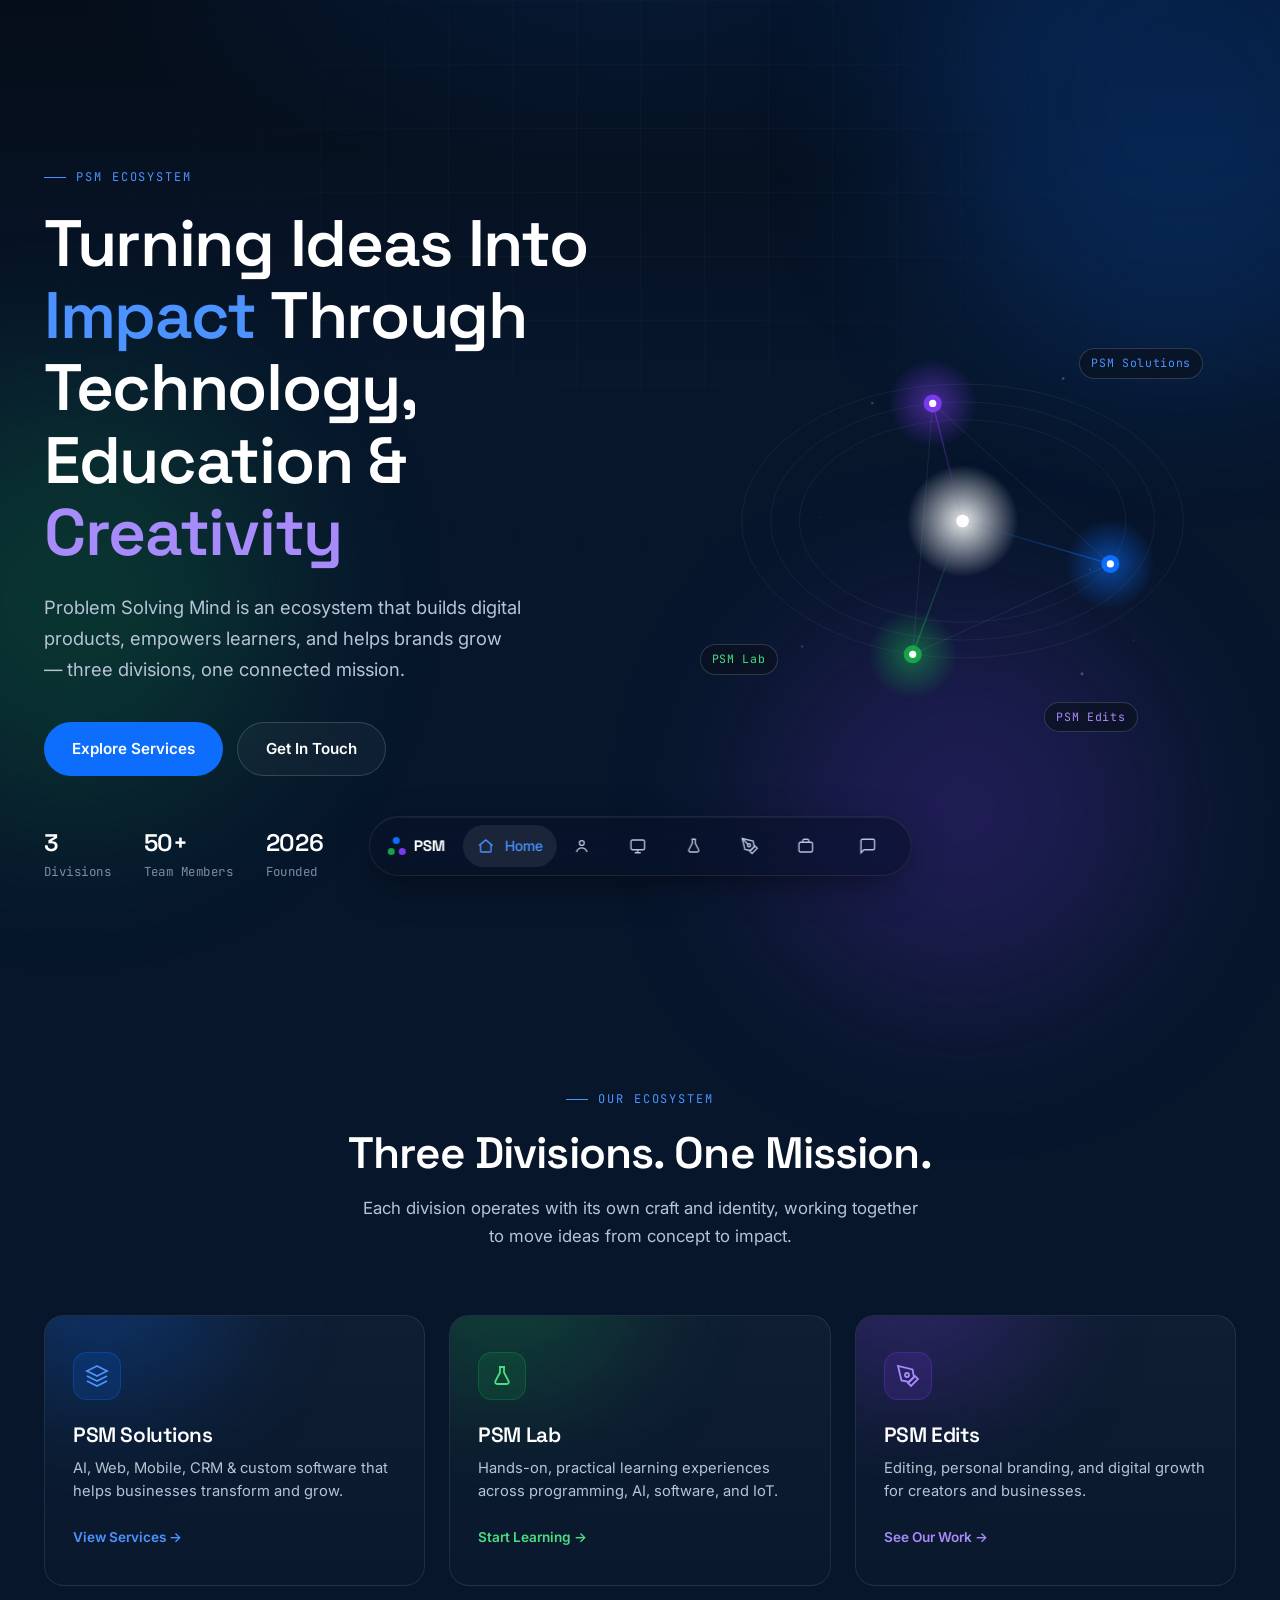
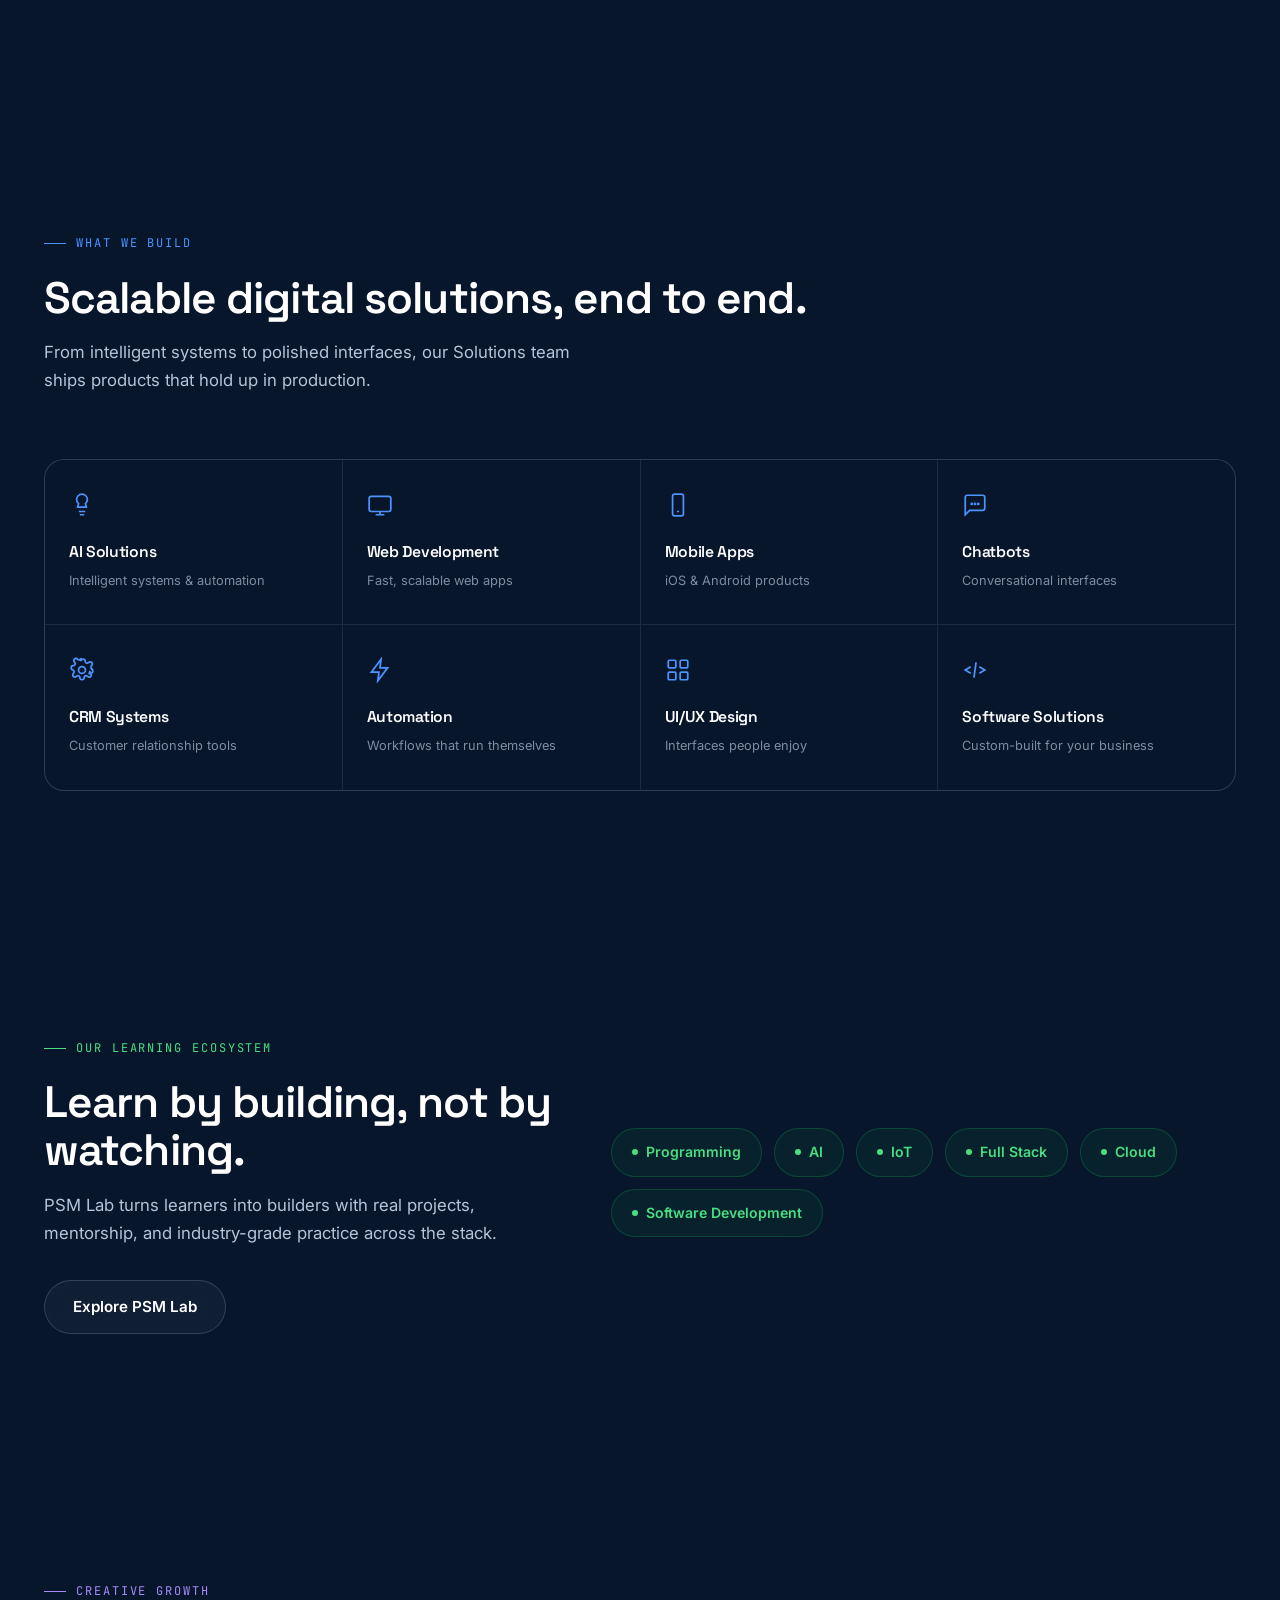
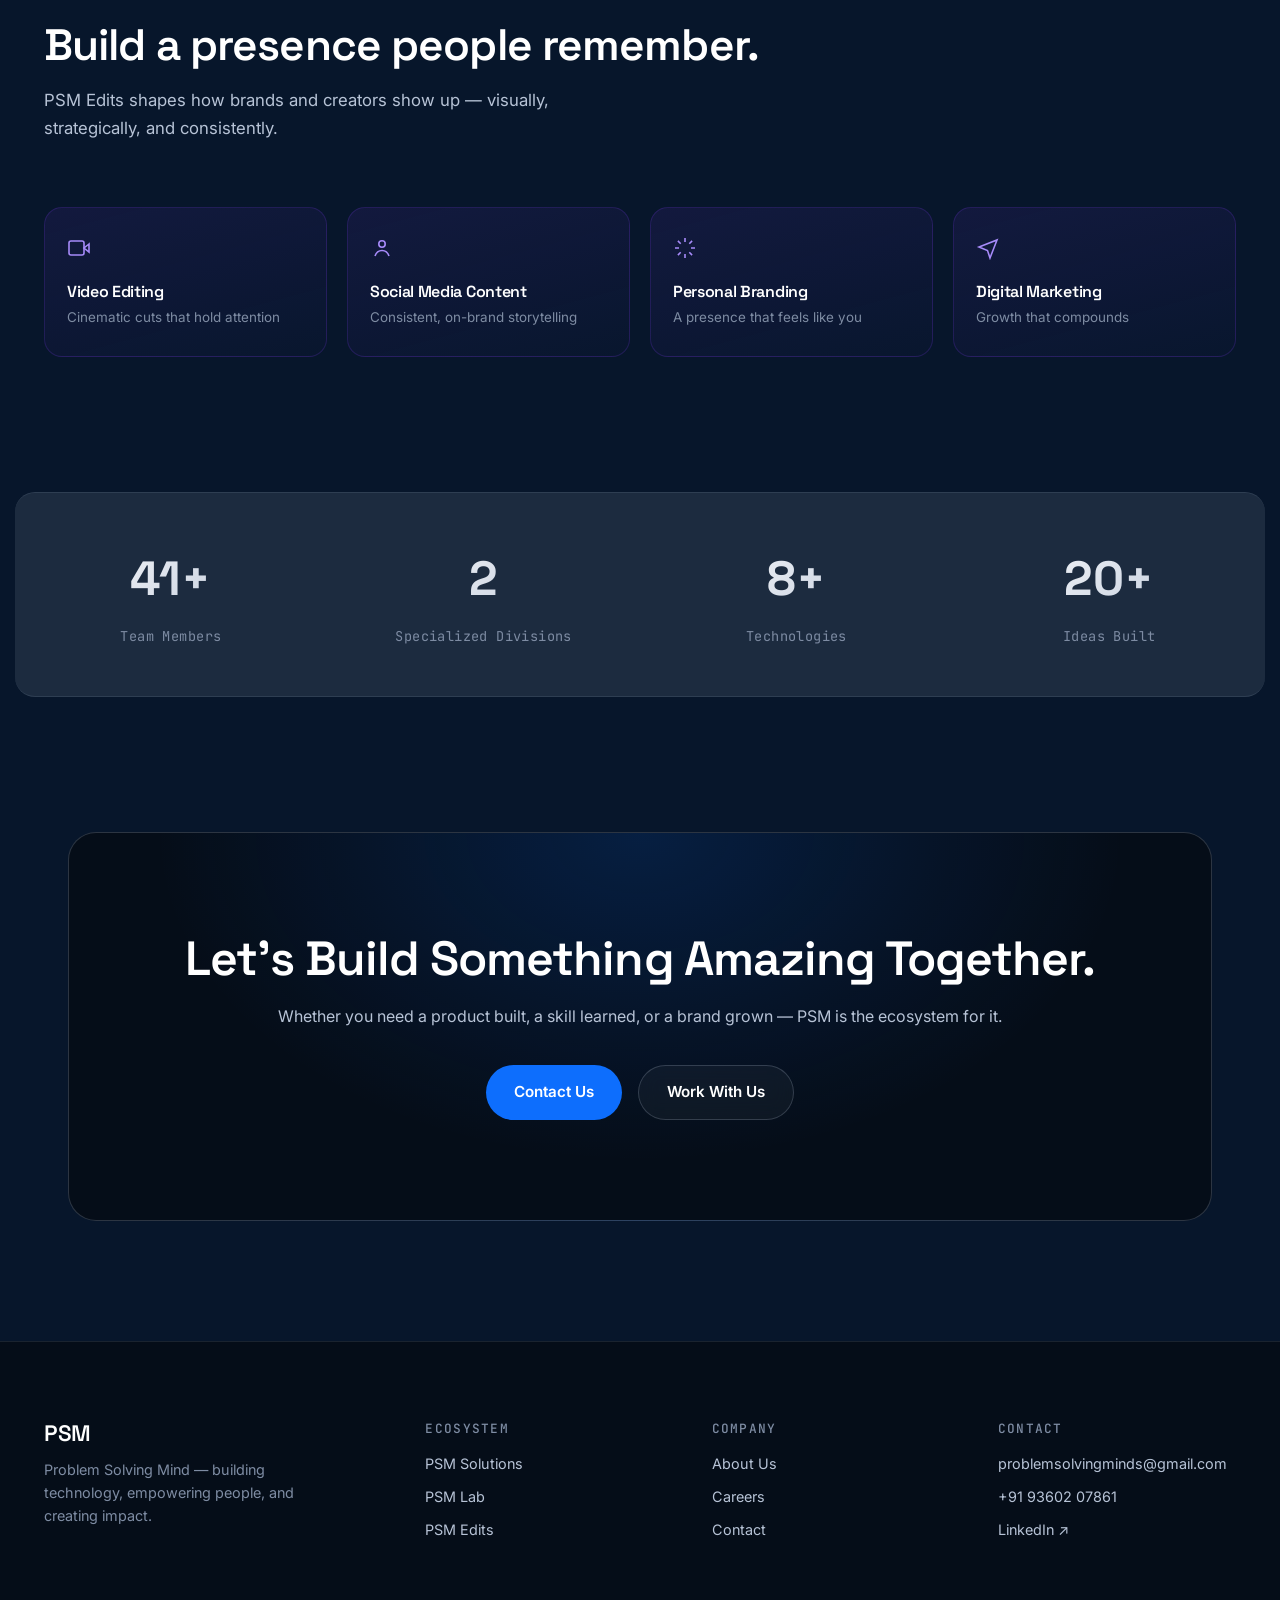
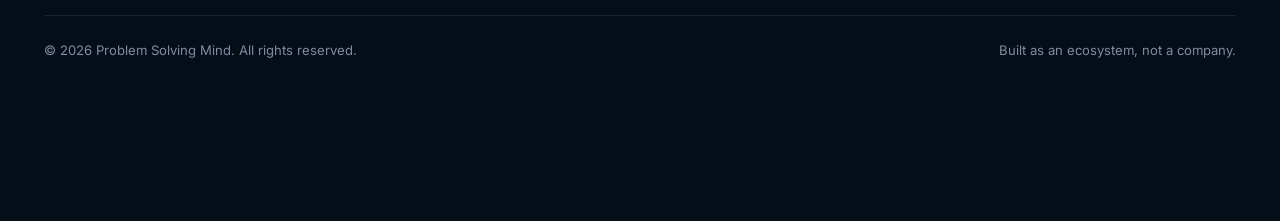
==== commit 8b34e6e4: "contacts-modified" ====
--- a/index.html
+++ b/index.html
@@ -219,12 +219,12 @@
 </section>
 
 <!-- ============ IMPACT NUMBERS ============ -->
-<section id="impact" style="padding:0;">
+<section id="impact" style="padding: 15px;">
   <div class="impact-strip">
     <div class="impact-cell reveal"><div class="num" data-counter="50" data-suffix="+">0</div><div class="label">Team Members</div></div>
     <div class="impact-cell reveal reveal-delay-1"><div class="num" data-counter="3">0</div><div class="label">Specialized Divisions</div></div>
     <div class="impact-cell reveal reveal-delay-2"><div class="num" data-counter="10" data-suffix="+">0</div><div class="label">Technologies</div></div>
-    <div class="impact-cell reveal reveal-delay-3"><div class="num" data-counter="100" data-suffix="+">0</div><div class="label">Ideas Built</div></div>
+    <div class="impact-cell reveal reveal-delay-3"><div class="num" data-counter="25" data-suffix="+">0</div><div class="label">Ideas Built</div></div>
   </div>
 </section>
 
--- a/css/core.css
+++ b/css/core.css
@@ -338,50 +338,45 @@
   bottom: -90px;
 }
 
-/* ---------- Mobile: icon-only dynamic island that morphs open ---------- */
+/* ---------- Mobile: icon-only horizontal island ---------- */
 @media (max-width: 900px) {
   .island-nav {
-    flex-direction: column;
-    align-items: stretch;
+    flex-direction: row;
+    align-items: center;
+    justify-content: center;
     width: auto;
     border-radius: 28px;
-    padding: 8px;
+    padding: 8px 10px;
     bottom: 18px;
-  }
-  .island-nav__brand .brand-text { display: none; }
+    gap: 4px;
+    overflow: visible;
+    transition: bottom 0.5s var(--ease), transform 0.5s var(--ease);
+  }
+
+  .island-nav__brand .brand-text {
+    display: none;
+  }
+
   .island-nav__links {
-    flex-direction: column;
-    align-items: stretch;
-    max-height: 0;
-    overflow: hidden;
-    opacity: 0;
-    transition: max-height 0.5s var(--ease), opacity 0.35s ease;
-  }
-  .island-nav.is-open .island-nav__links {
-    max-height: 480px;
-    opacity: 1;
-    margin-top: 6px;
-  }
-  .island-nav__link { padding: 12px; border-radius: 18px; }
+    display: flex;
+    flex-direction: row;
+    align-items: center;
+    gap: 4px;
+  }
+
+  .island-nav__link {
+    padding: 12px;
+    border-radius: 18px;
+  }
+
   .island-nav__link .link-label {
-    max-width: none;
-    opacity: 1;
-    margin-left: 10px;
-  }
-  .island-nav.is-open { width: 220px; }
-  .island-nav:not(.is-open) { width: auto; }
-  .island-nav__toggle { display: flex; }
-}
-
-.island-nav__toggle {
-  display: none;
-  align-items: center;
-  justify-content: center;
-  width: 40px;
-  height: 40px;
-  border-radius: 50%;
-}
-.island-nav__toggle svg { width: 20px; height: 20px; }
+    display: none;
+  }
+
+  .island-nav.is-hidden {
+    bottom: -100px;
+  }
+}
 
 /* ---------- Footer ---------- */
 
--- a/css/home.css
+++ b/css/home.css
@@ -241,12 +241,14 @@
   grid-template-columns: repeat(4, 1fr);
   gap: 1px;
   background: var(--line);
+  
+  border-radius: 20px;
   border-top: 1px solid var(--line);
   border-bottom: 1px solid var(--line);
 }
 @media (max-width: 768px) { .impact-strip { grid-template-columns: repeat(2, 1fr); } }
 .impact-cell {
-  background: var(--navy-deep);
+  background: var(transparent);
   padding: 48px 24px;
   text-align: center;
 }
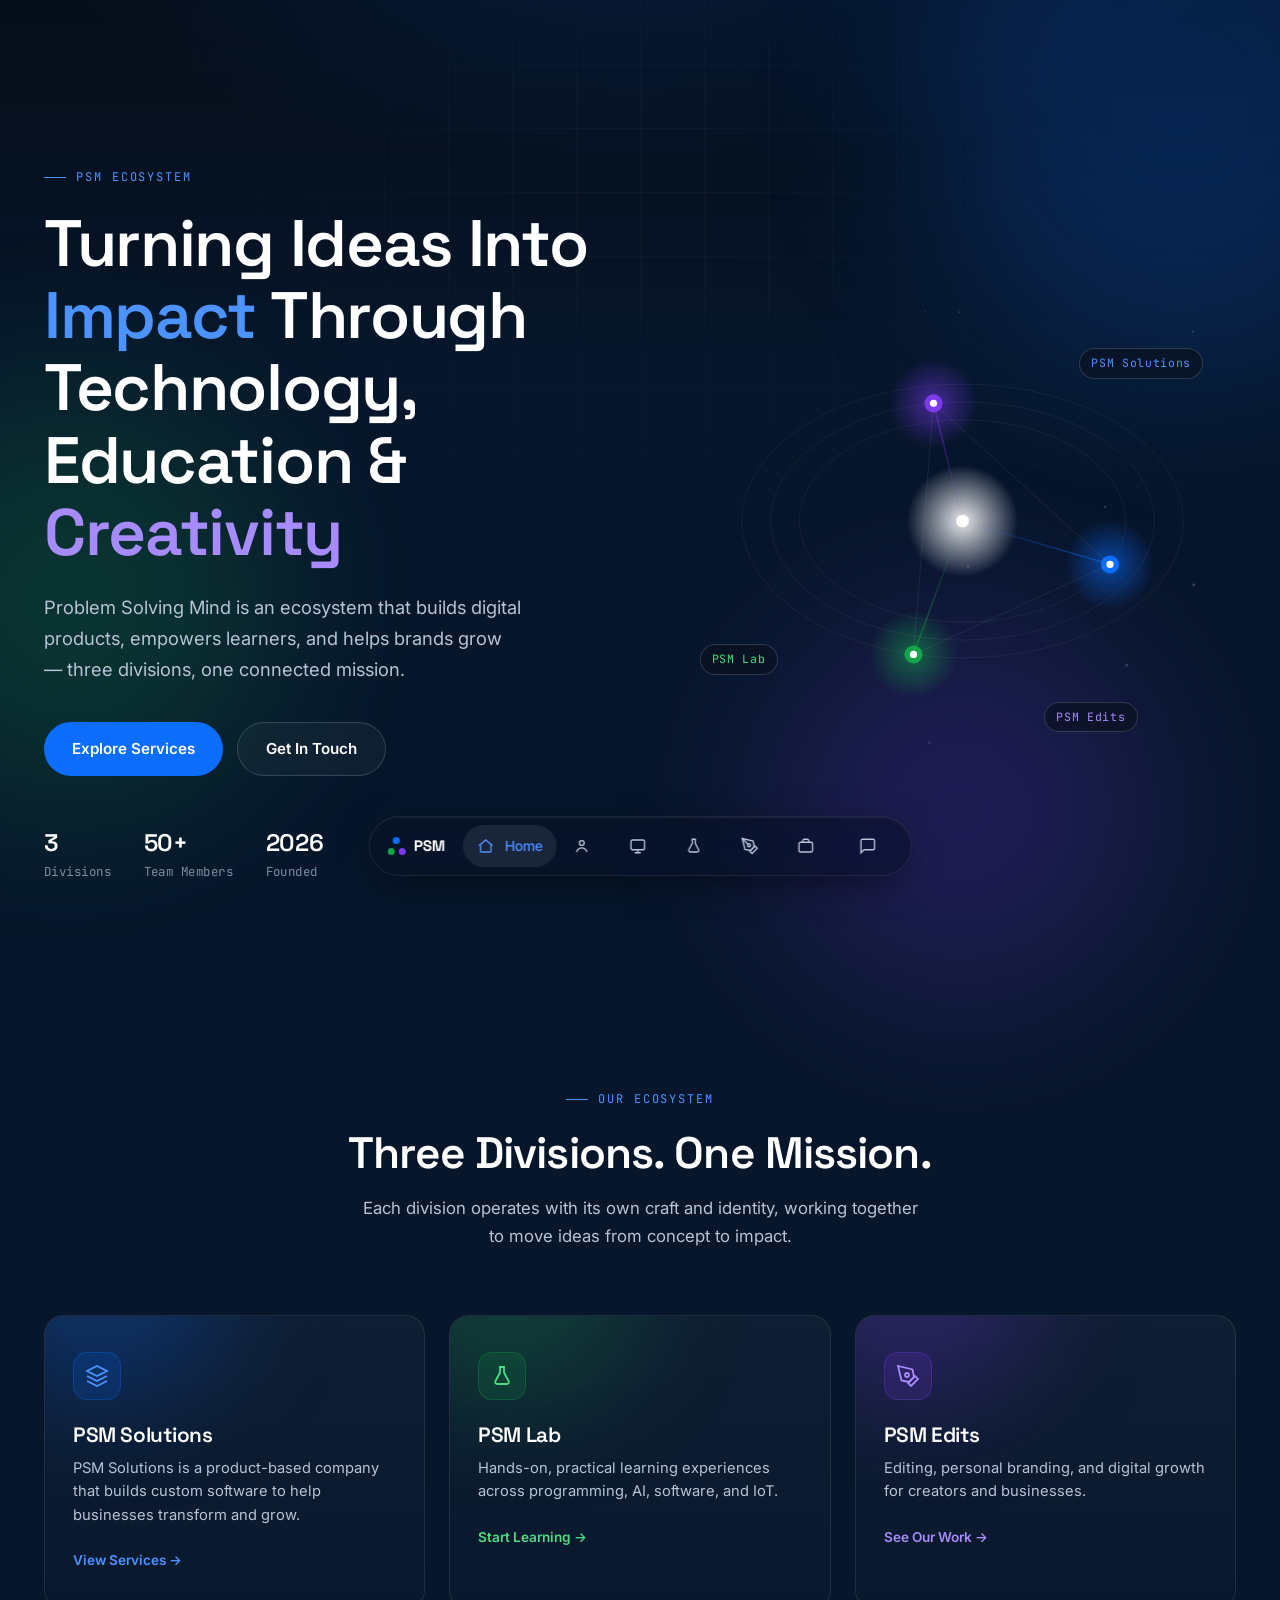
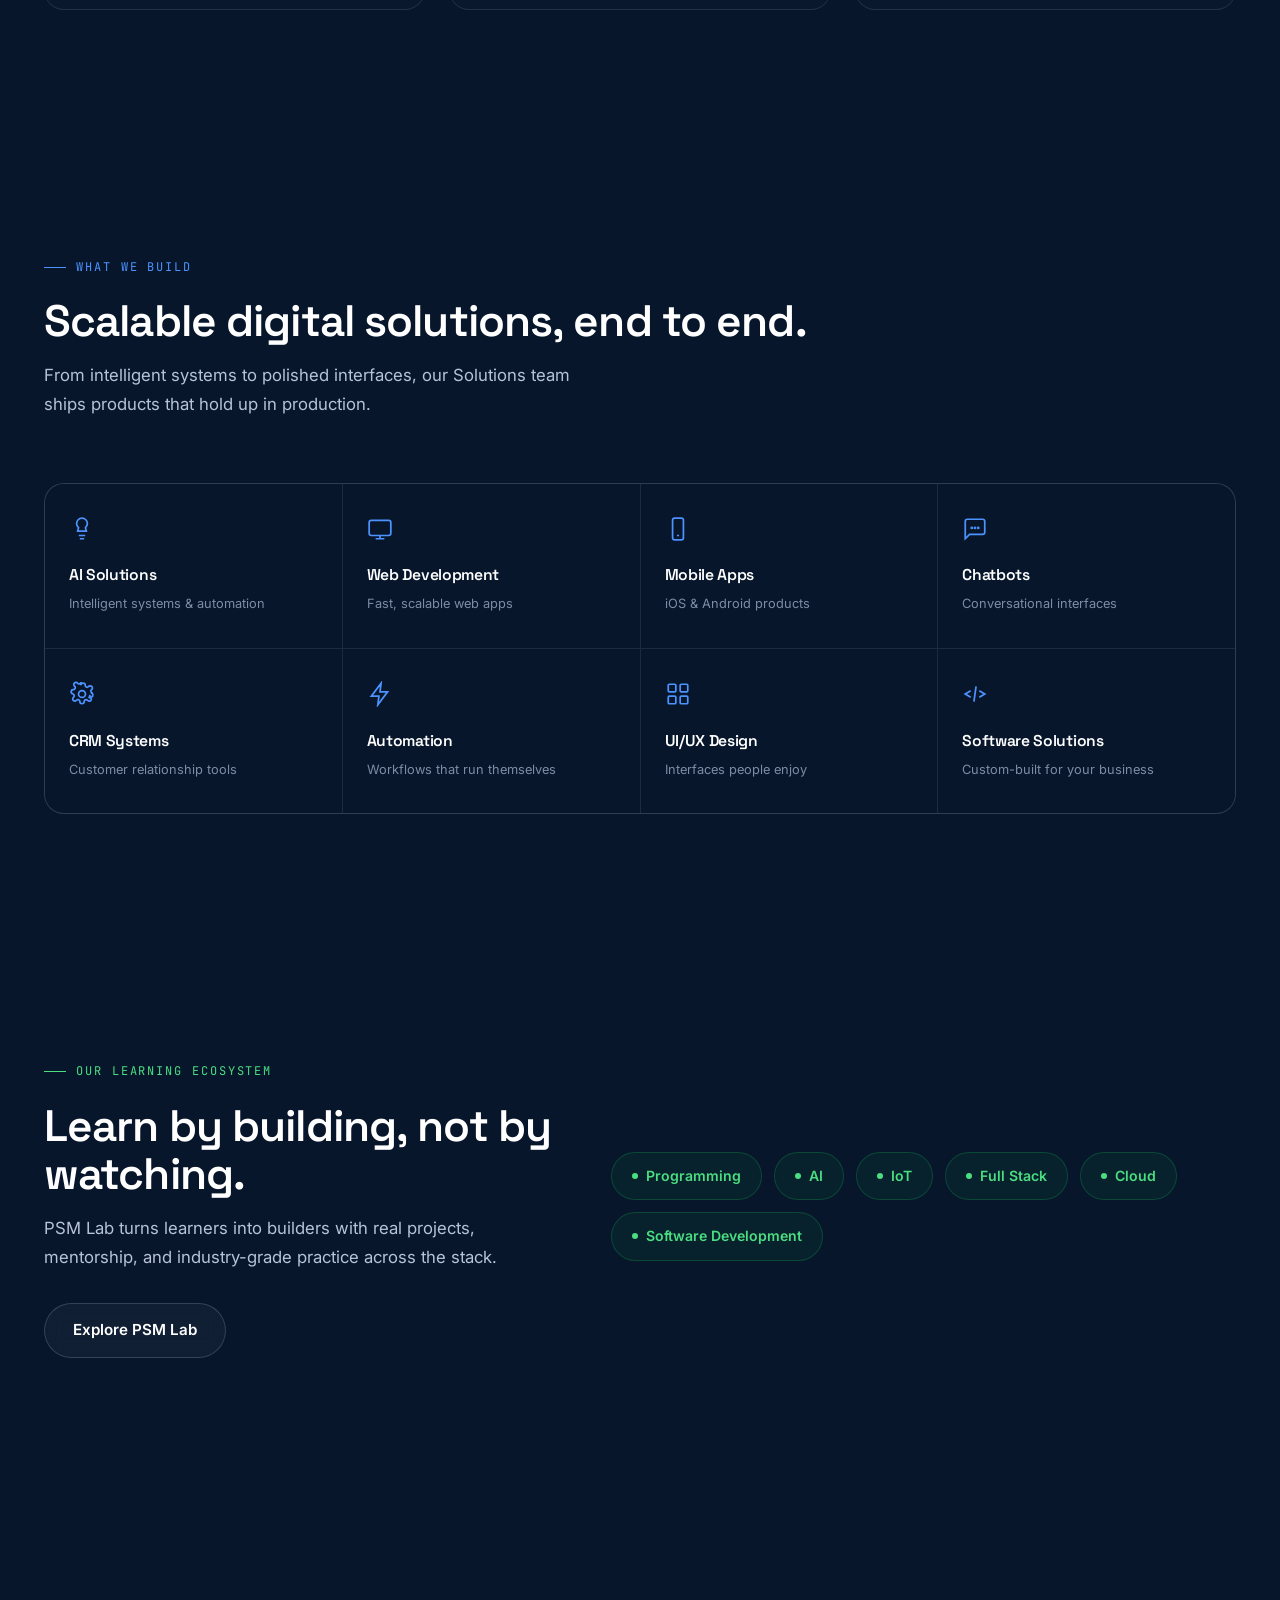
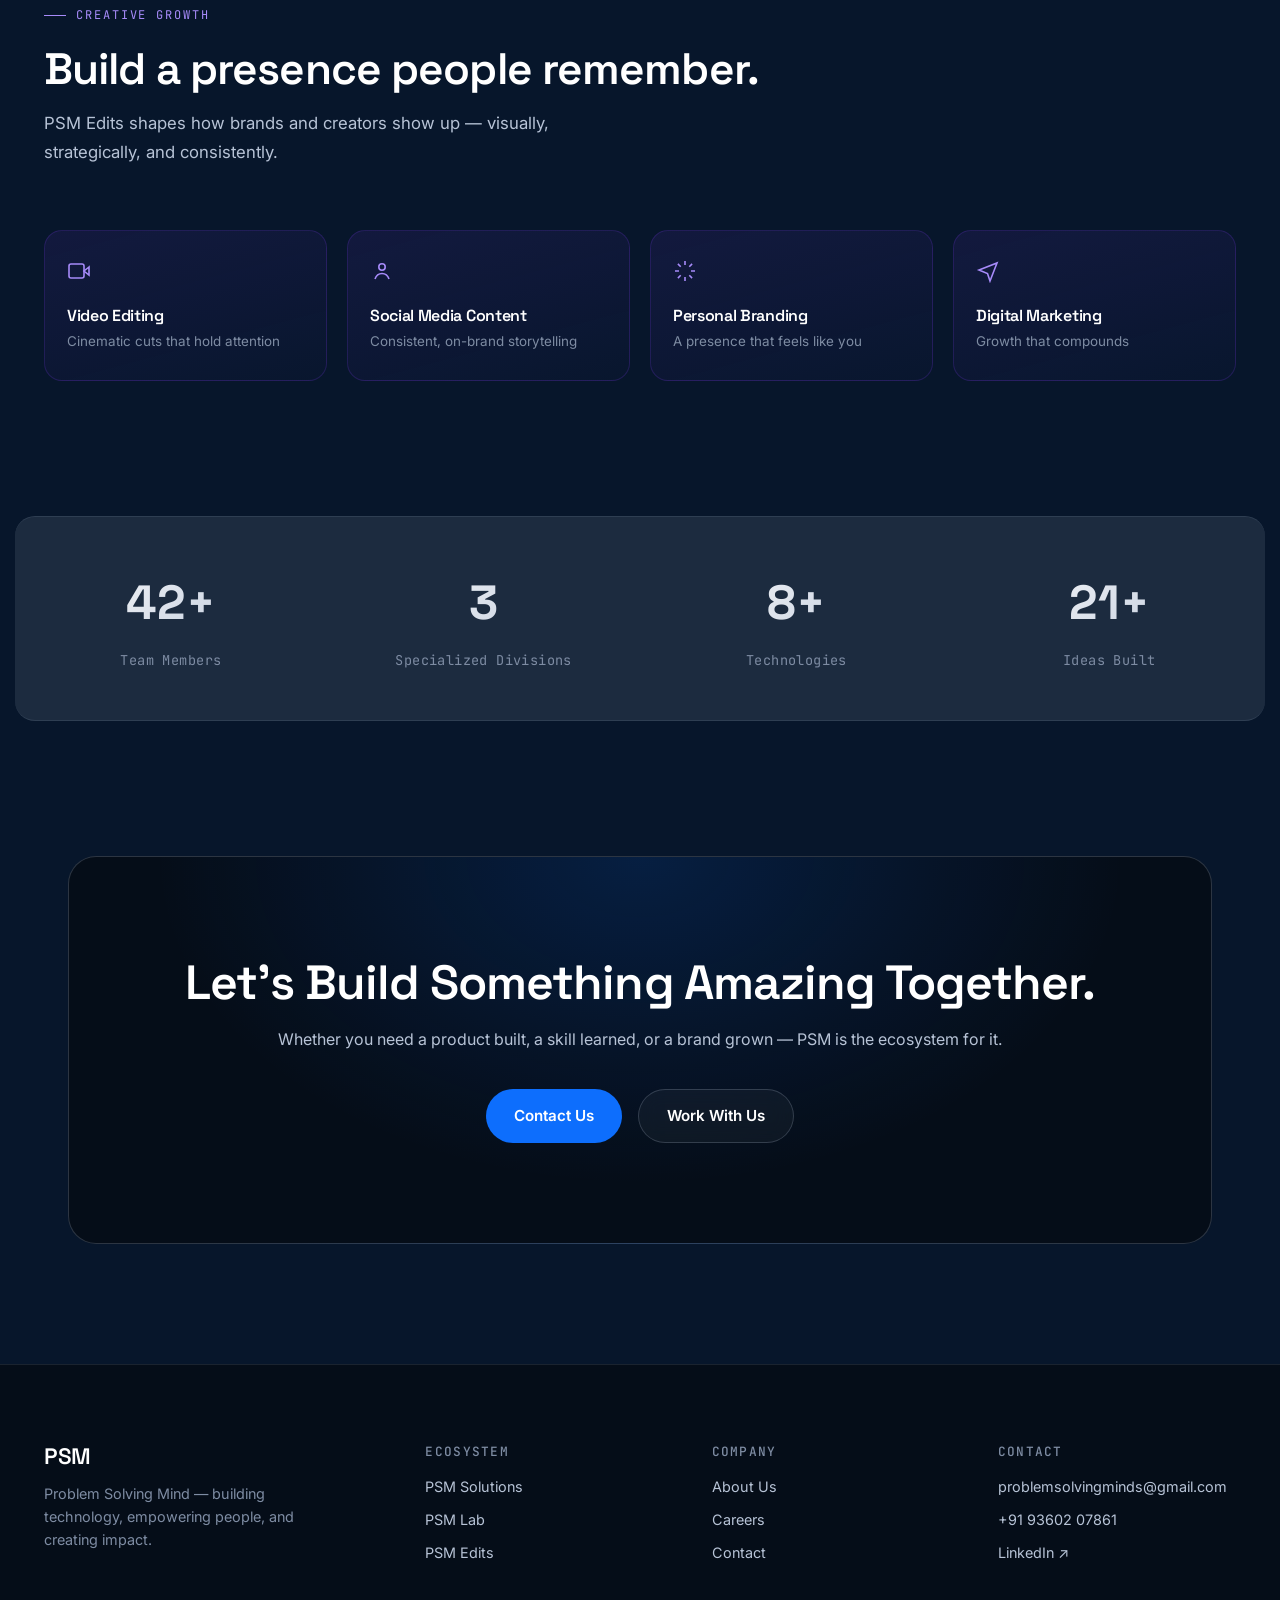
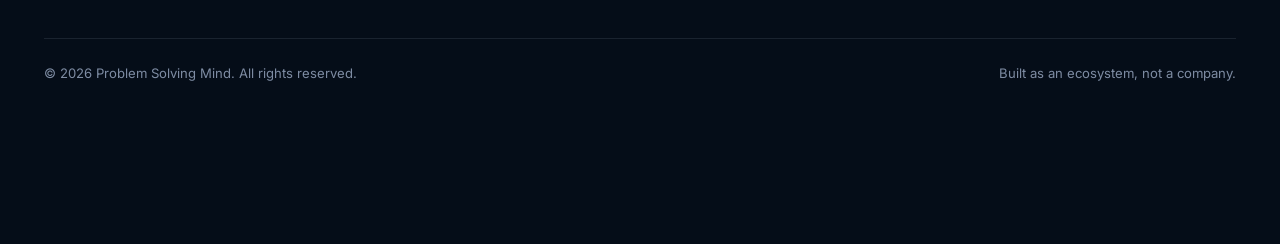
==== commit 4bf0911f: "edit by mani" ====
--- a/index.html
+++ b/index.html
@@ -99,7 +99,7 @@
           <svg viewBox="0 0 24 24" fill="none" stroke="currentColor" stroke-width="1.8"><path d="M12 2 2 7l10 5 10-5-10-5z"/><path d="m2 17 10 5 10-5M2 12l10 5 10-5"/></svg>
         </div>
         <h3>PSM Solutions</h3>
-        <p>AI, Web, Mobile, CRM &amp; custom software that helps businesses transform and grow.</p>
+        <p>PSM Solutions is a product-based company that builds custom software to help businesses transform and grow.</p>
         <a href="solutions.html" class="eco-link">View Services →</a>
       </div>
       <div class="eco-card c-lab reveal reveal-delay-1">
